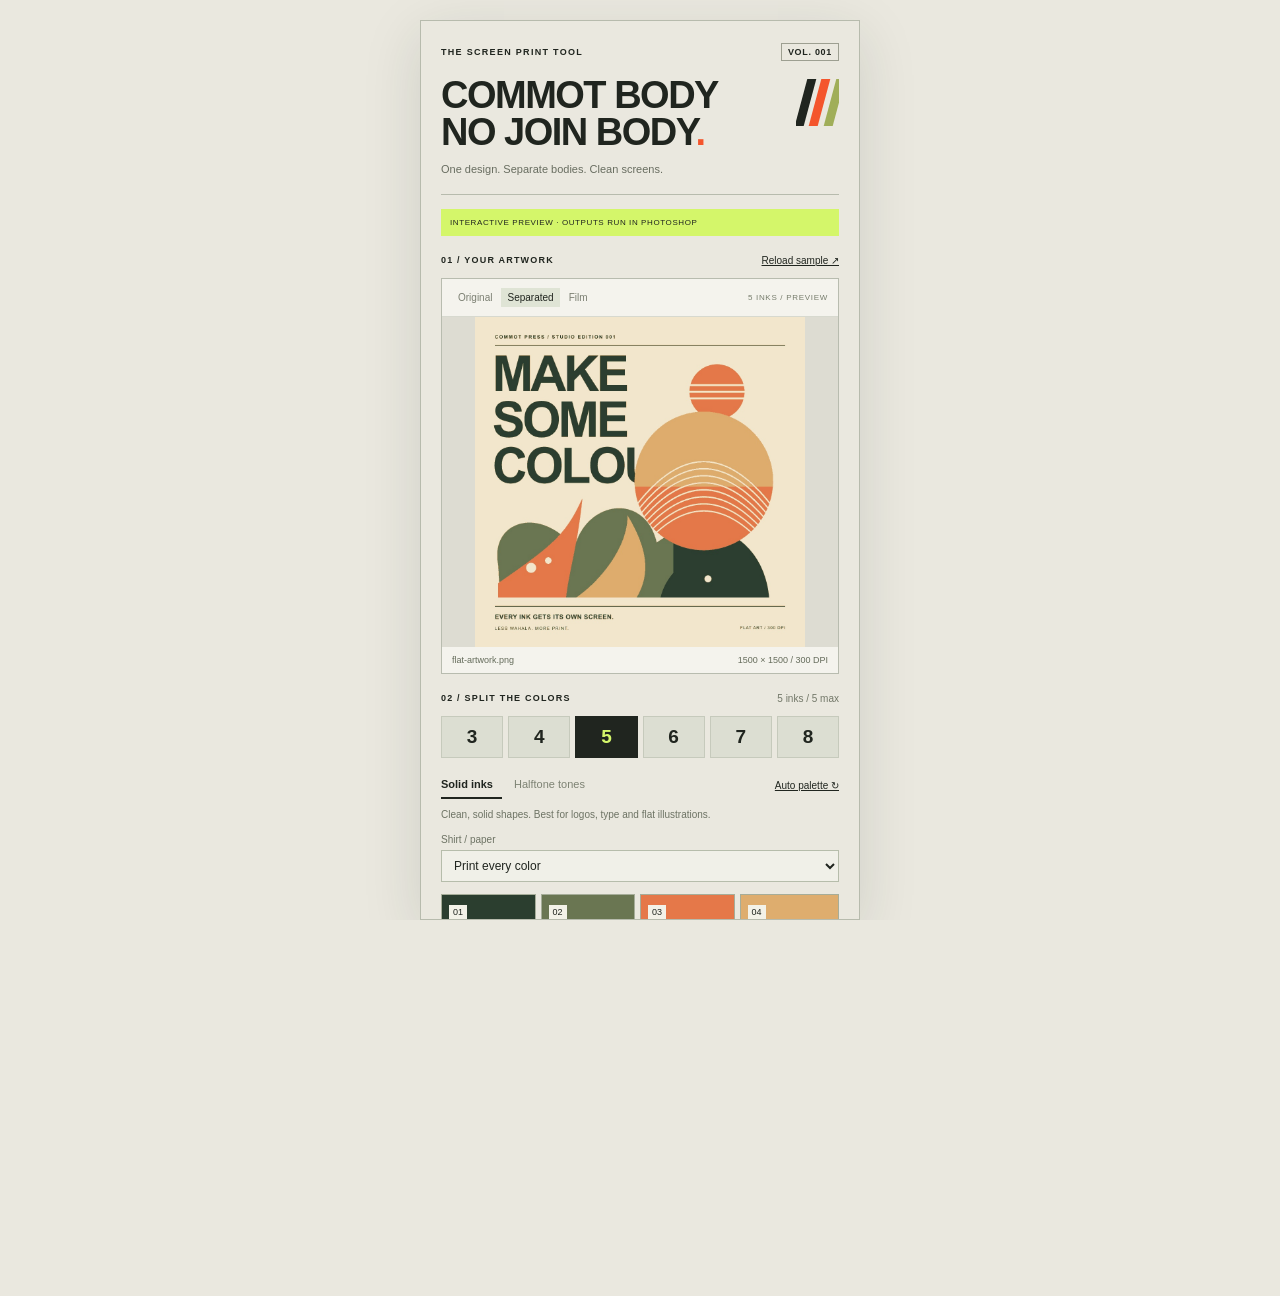
==== demo/preview.html @ b9f51e83 "Add COMMOT BODY NO JOIN BODY Photoshop separation plugin" ====
<!DOCTYPE html>
<html>
<head><meta charset="utf-8"><title>COMMOT BODY NO JOIN BODY</title><link rel="stylesheet" href="../plugin/styles.css"></head>
<body style="max-width:440px;margin:20px auto;border:1px solid #b7bbad;box-shadow:0 15px 55px #1e2a2622">
<main class="panel">
  <header class="brand">
    <div class="eyebrow"><span>THE SCREEN PRINT TOOL</span><span class="edition">VOL. 001</span></div>
    <div class="brandline"><h1>COMMOT BODY<br>NO JOIN BODY<span class="period">.</span></h1><div class="mark"><div></div><div></div><div></div></div></div>
    <p class="tagline">One design. Separate bodies. Clean screens.</p>
  </header>
  <div id="demoNote" class="demo-note" style="display:none">INTERACTIVE PREVIEW · OUTPUTS RUN IN PHOTOSHOP</div>
  <section class="source-section">
    <div class="section-heading"><span class="section-label">01 / YOUR ARTWORK</span><button id="readArtwork" class="text-button" title="Read the visible composite of the active Photoshop document">Read active artwork ↗</button></div>
    <div class="preview-card">
      <div class="preview-toolbar"><div class="tabs"><button id="viewOriginal" class="tab">Original</button><button id="viewSeparated" class="tab active">Separated</button><button id="viewFilm" class="tab">Film</button></div><span id="previewBadge" class="preview-badge">NO ARTWORK</span></div>
      <div id="previewStage" class="preview-stage"><img id="previewImage" alt="Artwork separation preview" style="display:none"><div id="emptyState" class="empty-state"><div class="empty-symbol">↗</div><p>Open your flat design<br>in Photoshop to begin.</p><span>JPG · PNG · TIFF · PSD COMPOSITE</span></div></div>
      <div class="preview-footer"><span id="sourceName">Waiting for artwork</span><span id="sourceSize">—</span></div>
    </div>
  </section>
  <section class="controls-section">
    <div class="section-heading"><span class="section-label">02 / SPLIT THE COLORS</span><span id="inkSummary" class="subtle">Maximum ink count</span></div>
    <div id="inkButtons" class="ink-counts" role="group" aria-label="Maximum ink colors"><button id="count3">3</button><button id="count4">4</button><button id="count5" class="active">5</button><button id="count6">6</button><button id="count7">7</button><button id="count8">8</button></div>
    <div class="mode-row"><div class="mode-buttons"><button id="modeSolid" class="active">Solid inks</button><button id="modeHalftone">Halftone tones</button></div><button id="resetPalette" class="text-button" disabled>Auto palette ↻</button></div>
    <p id="modeHint" class="hint">Clean, solid shapes. Best for logos, type and flat illustrations.</p>
    <div id="halftoneSettings" class="halftone-settings" style="display:none"><label>Lines / inch<input id="lpi" type="number" min="10" max="120" value="45"></label><label>Angle °<input id="angle" type="number" min="0" max="90" value="22.5" step="0.5"></label><div class="setting-note">Uses source DPI.<br>Export at final print size.</div></div>
    <div class="substrate-row"><label class="substrate-label">Shirt / paper<select id="substrate"><option value="none" selected>Print every color</option><option value="white">White · leave unprinted</option><option value="black">Black · leave unprinted</option><option value="custom">Custom · leave unprinted</option></select></label><label id="substrateHexWrap" class="custom-field" style="display:none">HEX<input id="substrateHex" type="text" value="#F5EBD8" maxlength="7"></label></div>
    <div id="toleranceWrap" class="tolerance-row" style="display:none"><label>Background tolerance<input id="tolerance" type="number" min="0" max="30" value="3"></label><span>Lower keeps more detail.</span></div>
    <div id="palette" class="palette"><p class="palette-placeholder">Your suggested ink colors will appear here.</p></div>
    <div class="palette-caption"><span>EDIT HEX TO CHANGE AN INK</span><span>CLICK SWATCH TO INSPECT FILM</span></div>
  </section>
  <section class="output-section">
    <div class="section-heading"><span class="section-label">03 / MAKE YOUR SCREENS</span><span class="subtle">Original size</span></div>
    <button id="createLayers" class="primary-button" disabled><span>Create ink layers</span><span>↗</span></button>
    <button id="exportFilms" class="secondary-button" disabled>Export 1-bit print films (.TIFF)</button>
    <div id="progressTrack" class="progress-track" style="display:none"><div id="progressFill"></div></div>
    <div class="status-row"><p id="status" role="status">Ready when your artwork is.</p><button id="cancel" class="text-button" style="display:none">Cancel</button></div>
    <p class="output-note">One ink per layer. One black film per screen.<br>Review fine dots at 100% before printing.</p>
  </section>
  <footer class="footer"><span>LESS WAHALA. MORE PRINT.</span><span>CBNJB / 1.0</span></footer>
</main>
<script src="../plugin/lib/separation.js"></script>
<script src="demo-host.js"></script>
<script src="../plugin/index.js"></script>
</body>
</html>
---- plugin/styles.css ----
* { box-sizing: border-box; }
html, body { height:100%; overflow:auto; }
title { display:none; }
body { margin:0; background:#eae8df; color:#20251f; font-family:Arial, sans-serif; font-size:12px; }
button, input, select { font-family:Arial,sans-serif; font-size:12px; }
button { cursor:pointer; color:#20251f; border:0; border-radius:0; }
button:disabled { opacity:0.4; cursor:default; }
button:focus, input:focus, select:focus { outline:2px solid #55713c; outline-offset:2px; }
.panel { padding:22px 20px 16px; width:100%; max-width:780px; margin:0 auto; }
.eyebrow,.section-heading,.brandline,.preview-toolbar,.preview-footer,.mode-row,.substrate-row,.tolerance-row,.palette-caption,.status-row,.footer { display:flex; align-items:center; justify-content:space-between; }
.eyebrow { font-size:9px; letter-spacing:1.3px; font-weight:700; margin-bottom:16px; }
.edition { font-size:9px; letter-spacing:0.7px; border:1px solid #9d9f91; padding:3px 6px; }
.brandline { align-items:flex-start; }
h1 { margin:0; font-size:29px; letter-spacing:-1.5px; line-height:0.98; font-weight:900; }
.period { color:#f4552c; }
.mark { display:flex; margin:2px 0 0 7px; height:47px; width:43px; overflow:hidden; }
.mark div { width:10px; height:47px; margin-left:5px; background:#20251f; transform:skew(-15deg); }
.mark div:nth-child(2) { background:#f4552c; }
.mark div:nth-child(3) { background:#a0ae59; }
.tagline { color:#686d60; font-size:11px; margin:12px 0 19px; }
.brand { border-bottom:1px solid #b7bbad; }
.section-heading { margin:16px 0 10px; min-height:16px; }
.section-label { font-size:9px; letter-spacing:1.2px; font-weight:700; }
.subtle { color:#727768; font-size:10px; }
.text-button { background:transparent; padding:2px 0 2px 6px; font-size:10px; text-decoration:underline; }
.preview-card { border:1px solid #b8bcaf; background:#f4f3ed; }
.preview-toolbar { padding:9px 10px; border-bottom:1px solid #d7d9cf; }
.tabs { display:flex; }
.tab { background:transparent; color:#7b7f72; font-size:10px; padding:4px 6px; margin-right:3px; }
.tab.active { color:#20251f; background:#dfe4d5; }
.preview-badge { font-size:8px; letter-spacing:0.7px; color:#777d6d; }
.preview-stage { display:flex; align-items:center; justify-content:center; width:100%; height:238px; background:#dddcd2; overflow:hidden; }
.preview-stage img { object-fit:contain; max-width:100%; max-height:100%; }
.empty-state { text-align:center; color:#767c6c; padding:20px; }
.empty-symbol { font-size:35px; color:#20251f; }
.empty-state p { margin:12px 0; line-height:1.5; }
.empty-state span { font-size:8px; letter-spacing:1px; }
.preview-footer { padding:8px 10px; font-size:9px; color:#646b5a; }
#sourceName { overflow:hidden; white-space:nowrap; text-overflow:ellipsis; max-width:62%; }
#sourceSize { text-align:right; }
.ink-counts { display:flex; width:100%; }
.ink-counts button { flex:1; margin-right:5px; background:#dcded2; border:1px solid #c6cabc; padding:9px 0; font-size:19px; font-weight:700; }
.ink-counts button:last-child { margin-right:0; }
.ink-counts button.active { background:#20251f; color:#d4f66a; border-color:#20251f; }
.mode-row { margin-top:13px; }
.mode-buttons { display:flex; }
.mode-buttons button { background:transparent; border-bottom:2px solid transparent; font-size:11px; color:#7d8273; padding:7px 9px 7px 0; margin-right:12px; }
.mode-buttons button.active { border-bottom-color:#20251f; color:#20251f; font-weight:700; }
.hint { font-size:10px; line-height:1.5; color:#6d7364; margin:8px 0 12px; }
.halftone-settings { display:flex; margin:12px 0; padding:10px; background:#dfe3d4; }
.halftone-settings label { display:flex; flex-direction:column; align-items:stretch; width:78px; font-size:9px; margin-right:10px; }
input { display:block; width:100%; background:#f5f4ee; color:#20251f; border:1px solid #b6bdab; padding:7px 8px; border-radius:0; height:30px; }
.halftone-settings input { margin-top:5px; }
.setting-note { font-size:9px; line-height:1.6; color:#6a725d; padding-top:15px; }
.substrate-row { align-items:flex-end; margin-bottom:12px; }
.substrate-label { display:flex; flex-direction:column; align-items:stretch; flex:1; font-size:10px; color:#6d7364; }
select { display:block; width:100%; margin-top:5px; height:32px; border:1px solid #b6bdab; background:#f0f0e8; color:#20251f; border-radius:0; padding:6px 8px; }
.custom-field { display:flex; flex-direction:column; align-items:stretch; width:90px; margin-left:10px; font-size:9px; }
.custom-field input { margin-top:5px; }
.tolerance-row { margin-bottom:12px; font-size:9px; color:#6d7364; }
.tolerance-row label { display:flex; align-items:center; }
.tolerance-row input { width:48px; margin-left:10px; }
.palette { display:flex; flex-wrap:wrap; margin-top:2px; }
.palette-placeholder { width:100%; color:#8a8e80; background:#e1e3d7; padding:15px 10px; font-size:10px; margin:0; }
.ink { width:25%; padding:0 5px 8px 0; }
.ink:nth-child(4n) { padding-right:0; }
.swatch { display:flex; justify-content:space-between; align-items:center; width:100%; height:35px; border:1px solid #a6ad99; padding:5px 7px; font-size:9px; }
.swatch.selected { border:2px solid #20251f; }
.swatch-number { background:#f3f2e8; color:#20251f; padding:2px 4px; }
.hex-input { font-family:monospace; margin-top:3px; height:24px; font-size:10px; padding:3px 4px; background:#f0f0e7; }
.ink-coverage { font-size:8px; color:#757e68; margin:3px 0 0 2px; }
.palette-caption { font-size:7px; letter-spacing:0.5px; color:#79816b; margin:0 0 15px; }
.output-section { border-top:1px solid #b7bbad; }
.primary-button { display:flex; align-items:center; justify-content:space-between; width:100%; background:#d4f66a; border:1px solid #20251f; padding:12px 14px; font-size:13px; font-weight:700; }
.secondary-button { width:100%; background:transparent; border:1px solid #a6af96; padding:10px; margin-top:7px; font-size:11px; }
.status-row { align-items:flex-start; }
#status { font-size:10px; color:#5c674f; line-height:1.5; margin:10px 0 5px; }
#status.error { color:#a33920; }
#cancel { margin-top:9px; }
.output-note { font-size:9px; line-height:1.5; color:#7a826e; margin:3px 0 15px; }
.progress-track { width:100%; height:3px; background:#ccd3be; margin-top:10px; }
#progressFill { height:3px; width:0%; background:#55713c; }
.footer { border-top:1px solid #b7bbad; padding-top:11px; font-size:8px; letter-spacing:1px; color:#79816c; }
.demo-note { margin-top:14px; padding:9px; background:#d4f66a; color:#20251f; font-size:8px; letter-spacing:0.6px; }
@media (min-width:600px) { .preview-stage { height:330px; } h1 { font-size:38px; } }
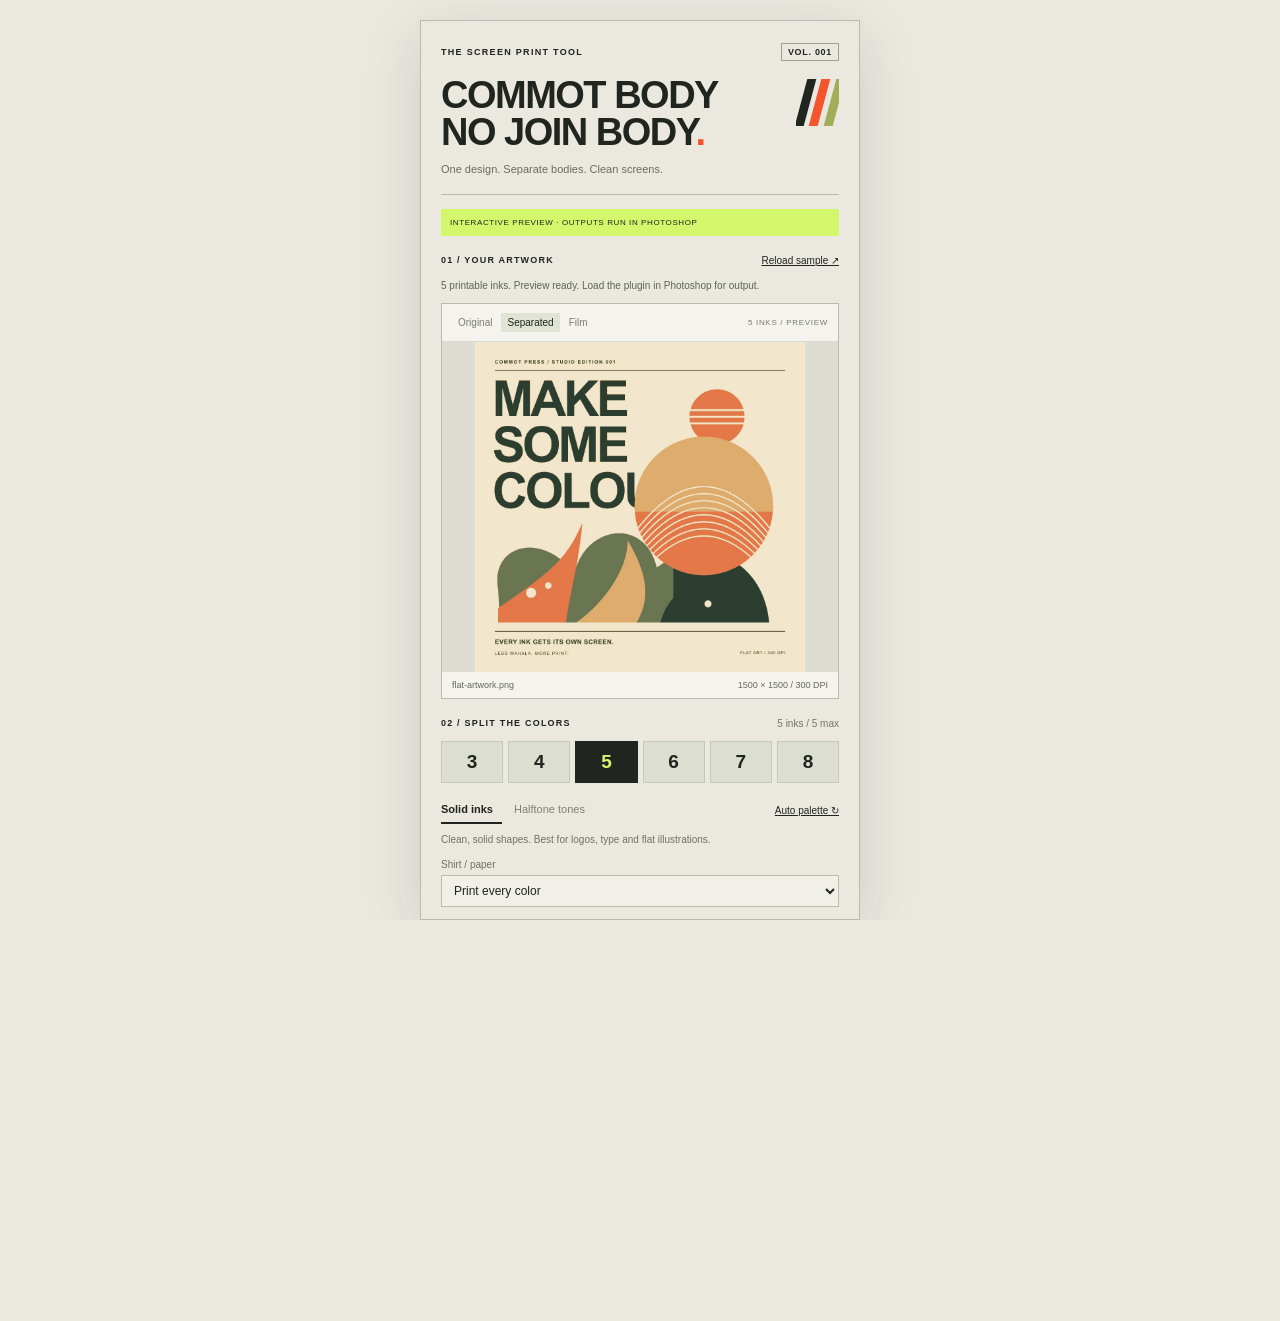
==== commit 3c88fe88: "Fix Photoshop modal scopes for artwork capture and preview rendering" ====
--- a/demo/preview.html
+++ b/demo/preview.html
@@ -11,6 +11,7 @@
   <div id="demoNote" class="demo-note" style="display:none">INTERACTIVE PREVIEW · OUTPUTS RUN IN PHOTOSHOP</div>
   <section class="source-section">
     <div class="section-heading"><span class="section-label">01 / YOUR ARTWORK</span><button id="readArtwork" class="text-button" title="Read the visible composite of the active Photoshop document">Read active artwork ↗</button></div>
+    <p id="readStatus" class="capture-status" role="status">Open a design, then read the active artwork.</p>
     <div class="preview-card">
       <div class="preview-toolbar"><div class="tabs"><button id="viewOriginal" class="tab">Original</button><button id="viewSeparated" class="tab active">Separated</button><button id="viewFilm" class="tab">Film</button></div><span id="previewBadge" class="preview-badge">NO ARTWORK</span></div>
       <div id="previewStage" class="preview-stage"><img id="previewImage" alt="Artwork separation preview" style="display:none"><div id="emptyState" class="empty-state"><div class="empty-symbol">↗</div><p>Open your flat design<br>in Photoshop to begin.</p><span>JPG · PNG · TIFF · PSD COMPOSITE</span></div></div>
@@ -36,7 +37,7 @@
     <div class="status-row"><p id="status" role="status">Ready when your artwork is.</p><button id="cancel" class="text-button" style="display:none">Cancel</button></div>
     <p class="output-note">One ink per layer. One black film per screen.<br>Review fine dots at 100% before printing.</p>
   </section>
-  <footer class="footer"><span>LESS WAHALA. MORE PRINT.</span><span>CBNJB / 1.0</span></footer>
+  <footer class="footer"><span>LESS WAHALA. MORE PRINT.</span><span>CBNJB / 1.0.1</span></footer>
 </main>
 <script src="../plugin/lib/separation.js"></script>
 <script src="demo-host.js"></script>
--- a/plugin/styles.css
+++ b/plugin/styles.css
@@ -1,12 +1,14 @@
 * { box-sizing: border-box; }
-html, body { height:100%; overflow:auto; }
+html { display:block; height:100%; overflow:hidden; }
+body { display:block; width:100%; height:100%; overflow:auto; }
+main, header, section, footer, p, h1, .empty-state, .ink-coverage, .setting-note { display:block; }
 title { display:none; }
 body { margin:0; background:#eae8df; color:#20251f; font-family:Arial, sans-serif; font-size:12px; }
 button, input, select { font-family:Arial,sans-serif; font-size:12px; }
 button { cursor:pointer; color:#20251f; border:0; border-radius:0; }
 button:disabled { opacity:0.4; cursor:default; }
 button:focus, input:focus, select:focus { outline:2px solid #55713c; outline-offset:2px; }
-.panel { padding:22px 20px 16px; width:100%; max-width:780px; margin:0 auto; }
+.panel { display:block; padding:22px 20px 16px; width:100%; min-width:0; max-width:780px; margin:0 auto; }
 .eyebrow,.section-heading,.brandline,.preview-toolbar,.preview-footer,.mode-row,.substrate-row,.tolerance-row,.palette-caption,.status-row,.footer { display:flex; align-items:center; justify-content:space-between; }
 .eyebrow { font-size:9px; letter-spacing:1.3px; font-weight:700; margin-bottom:16px; }
 .edition { font-size:9px; letter-spacing:0.7px; border:1px solid #9d9f91; padding:3px 6px; }
@@ -18,7 +20,10 @@
 .mark div:nth-child(2) { background:#f4552c; }
 .mark div:nth-child(3) { background:#a0ae59; }
 .tagline { color:#686d60; font-size:11px; margin:12px 0 19px; }
-.brand { border-bottom:1px solid #b7bbad; }
+.brand { display:block; border-bottom:1px solid #b7bbad; }
+.source-section, .controls-section, .output-section { display:block; width:100%; min-width:0; }
+.capture-status { display:block; font-size:10px; line-height:1.5; color:#5c674e; margin:0 0 10px; }
+.capture-status.error { color:#a33920; background:#f4ddd1; padding:8px; }
 .section-heading { margin:16px 0 10px; min-height:16px; }
 .section-label { font-size:9px; letter-spacing:1.2px; font-weight:700; }
 .subtle { color:#727768; font-size:10px; }
@@ -39,7 +44,7 @@
 #sourceName { overflow:hidden; white-space:nowrap; text-overflow:ellipsis; max-width:62%; }
 #sourceSize { text-align:right; }
 .ink-counts { display:flex; width:100%; }
-.ink-counts button { flex:1; margin-right:5px; background:#dcded2; border:1px solid #c6cabc; padding:9px 0; font-size:19px; font-weight:700; }
+.ink-counts button { flex:1; min-width:0; width:0; margin-right:5px; background:#dcded2; border:1px solid #c6cabc; padding:9px 0; font-size:19px; font-weight:700; }
 .ink-counts button:last-child { margin-right:0; }
 .ink-counts button.active { background:#20251f; color:#d4f66a; border-color:#20251f; }
 .mode-row { margin-top:13px; }
